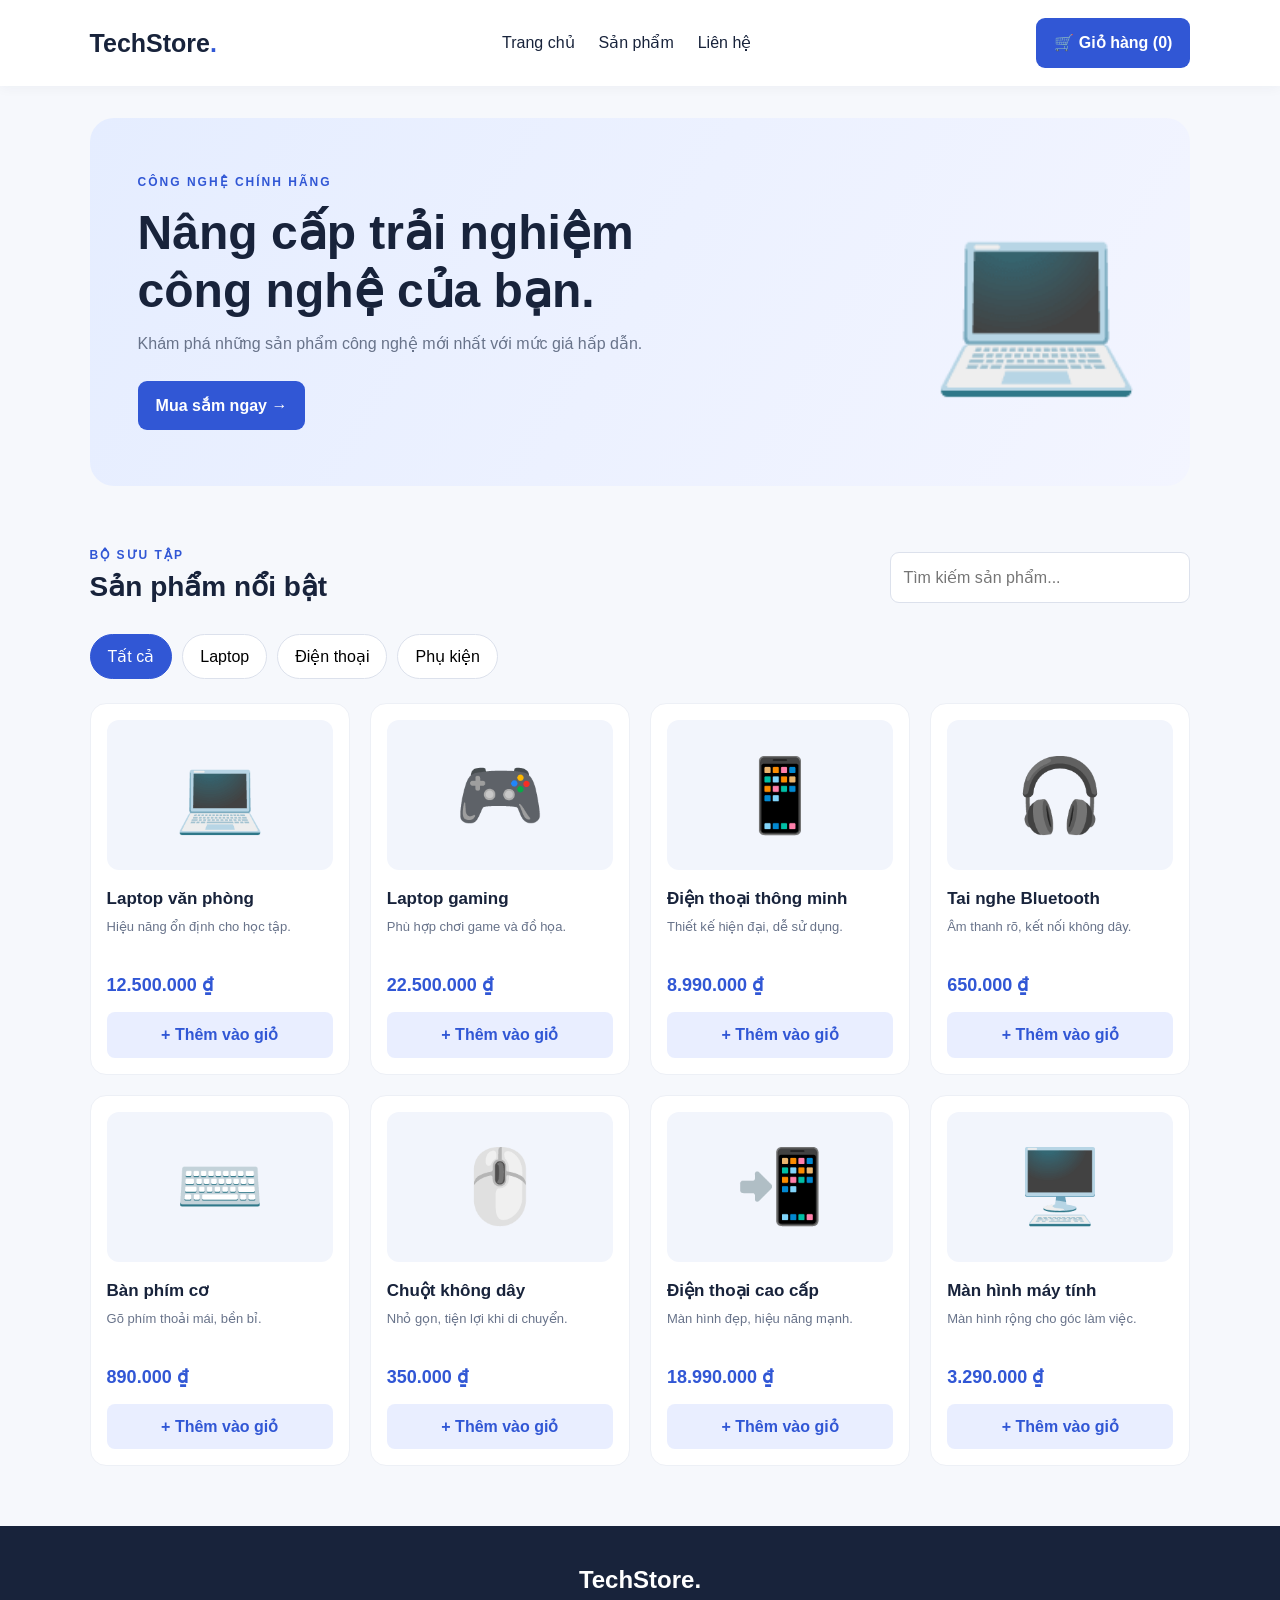
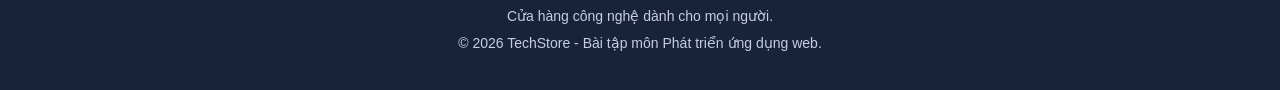
==== index.html @ 495b3140 "Add files via upload" ====
<!DOCTYPE html>
<html lang="vi">
<head>
    <meta charset="UTF-8">
    <meta name="viewport" content="width=device-width, initial-scale=1.0">
    <title>TechStore - Cửa hàng công nghệ</title>
    <link rel="stylesheet" href="style.css">
</head>
<body>
    <header>
        <a href="#" class="logo">TechStore<span>.</span></a>
        <nav>
            <a href="#home">Trang chủ</a>
            <a href="#products">Sản phẩm</a>
            <a href="#footer">Liên hệ</a>
        </nav>
        <button class="cart-button" onclick="toggleCart()">
            🛒 Giỏ hàng (<span id="cart-count">0</span>)
        </button>
    </header>

    <main>
        <section class="hero" id="home">
            <div>
                <p class="eyebrow">CÔNG NGHỆ CHÍNH HÃNG</p>
                <h1>Nâng cấp trải nghiệm<br>công nghệ của bạn.</h1>
                <p>Khám phá những sản phẩm công nghệ mới nhất
                   với mức giá hấp dẫn.</p>
                <a href="#products" class="primary-button">
                    Mua sắm ngay →
                </a>
            </div>
            <div class="hero-icon">💻</div>
        </section>

        <section class="products-section" id="products">
            <div class="section-heading">
                <div>
                    <p class="eyebrow">BỘ SƯU TẬP</p>
                    <h2>Sản phẩm nổi bật</h2>
                </div>
                <input
                    id="search"
                    type="search"
                    placeholder="Tìm kiếm sản phẩm..."
                    aria-label="Tìm kiếm sản phẩm"
                >
            </div>

            <div class="categories">
                <button class="category active" data-category="Tất cả">Tất cả</button>
                <button class="category" data-category="Laptop">Laptop</button>
                <button class="category" data-category="Điện thoại">Điện thoại</button>
                <button class="category" data-category="Phụ kiện">Phụ kiện</button>
            </div>

            <div id="product-list" class="product-grid"></div>
            <p id="empty-message" hidden>Không tìm thấy sản phẩm phù hợp.</p>
        </section>

        <section id="cart-panel" class="cart-panel" hidden>
            <div class="cart-heading">
                <h2>Giỏ hàng của bạn</h2>
                <button onclick="toggleCart()" class="close-button">✕</button>
            </div>
            <div id="cart-items"></div>
            <div class="cart-total">
                <span>Tổng cộng</span>
                <strong id="cart-total">0 ₫</strong>
            </div>
            <form id="checkout-form">
                <input name="customer" placeholder="Họ và tên"
                       required maxlength="100">
                <input name="phone" placeholder="Số điện thoại"
                       type="tel" required pattern="[0-9]{10,11}"
                       title="Nhập số điện thoại gồm 10 hoặc 11 chữ số">
                <button class="primary-button" type="submit">
                    Đặt hàng thử nghiệm
                </button>
            </form>
            <p class="note">Đây là bản demo, chưa gửi đơn hàng lên máy chủ.</p>
        </section>
    </main>

    <footer id="footer">
        <h2>TechStore.</h2>
        <p>Cửa hàng công nghệ dành cho mọi người.</p>
        <p>© 2026 TechStore - Bài tập môn Phát triển ứng dụng web.</p>
    </footer>

    <div id="toast" class="toast" role="status" aria-live="polite"></div>
    <script src="script.js"></script>
</body>
</html>
---- style.css ----
* {
    box-sizing: border-box;
    margin: 0;
    padding: 0;
}

:root {
    --primary: #3157d5;
    --dark: #18233b;
    --muted: #68738a;
    --background: #f6f8fc;
}

html {
    scroll-behavior: smooth;
}

body {
    font-family: Arial, sans-serif;
    color: var(--dark);
    background: var(--background);
    line-height: 1.6;
}

header {
    display: flex;
    align-items: center;
    justify-content: space-between;
    gap: 20px;
    padding: 18px 7%;
    background: white;
    position: sticky;
    top: 0;
    z-index: 10;
    box-shadow: 0 2px 12px #17233b0b;
}

.logo {
    font-size: 25px;
    font-weight: 800;
    text-decoration: none;
    color: var(--dark);
}

.logo span {
    color: var(--primary);
}

nav {
    display: flex;
    gap: 24px;
}

nav a {
    color: var(--dark);
    text-decoration: none;
}

nav a:hover {
    color: var(--primary);
}

button, input {
    font: inherit;
}

button {
    cursor: pointer;
}

.cart-button, .primary-button {
    background: var(--primary);
    color: white;
    border: 0;
    border-radius: 9px;
    padding: 12px 18px;
    font-weight: bold;
}

.hero {
    margin: 32px auto;
    width: 86%;
    min-height: 310px;
    padding: 48px;
    border-radius: 24px;
    background: linear-gradient(120deg, #e5edff, #f3f5ff);
    display: flex;
    align-items: center;
    justify-content: space-between;
    gap: 24px;
}

.eyebrow {
    color: var(--primary);
    font-size: 12px;
    font-weight: 800;
    letter-spacing: 2px;
}

.hero h1 {
    font-size: clamp(30px, 4vw, 48px);
    line-height: 1.2;
    margin: 12px 0;
}

.hero p:not(.eyebrow) {
    color: var(--muted);
    margin-bottom: 24px;
}

.hero-icon {
    font-size: clamp(90px, 15vw, 170px);
}

.primary-button {
    display: inline-block;
    text-decoration: none;
    text-align: center;
}

.products-section {
    width: 86%;
    margin: 60px auto;
}

.section-heading, .cart-heading {
    display: flex;
    align-items: center;
    justify-content: space-between;
    gap: 20px;
}

.section-heading h2, .cart-heading h2 {
    font-size: 28px;
}

#search, #checkout-form input {
    padding: 12px;
    border: 1px solid #dce1ec;
    border-radius: 9px;
    background: white;
    min-width: 0;
}

#search {
    width: min(300px, 100%);
}

.categories {
    display: flex;
    flex-wrap: wrap;
    gap: 10px;
    margin: 24px 0;
}

.category {
    border: 1px solid #dce1ec;
    background: white;
    padding: 9px 17px;
    border-radius: 30px;
}

.category.active {
    color: white;
    background: var(--primary);
    border-color: var(--primary);
}

.product-grid {
    display: grid;
    grid-template-columns: repeat(4, minmax(0, 1fr));
    gap: 20px;
}

.product-card {
    background: white;
    border: 1px solid #edf0f6;
    border-radius: 16px;
    padding: 16px;
    transition: transform .2s, box-shadow .2s;
}

.product-card:hover {
    transform: translateY(-4px);
    box-shadow: 0 10px 28px #18233b12;
}

.product-image {
    height: 150px;
    display: grid;
    place-items: center;
    background: #f2f5fc;
    border-radius: 12px;
    font-size: 72px;
    margin-bottom: 15px;
}

.product-card h3 {
    font-size: 17px;
    margin-bottom: 5px;
}

.product-card .description {
    color: var(--muted);
    font-size: 13px;
    min-height: 42px;
}

.price {
    color: var(--primary);
    font-size: 18px;
    font-weight: bold;
    margin: 12px 0;
}

.add-button {
    width: 100%;
    padding: 10px;
    border: 0;
    border-radius: 8px;
    background: #e9eeff;
    color: var(--primary);
    font-weight: bold;
}

.add-button:hover {
    background: var(--primary);
    color: white;
}

.cart-panel {
    width: min(600px, 92%);
    margin: 30px auto;
    padding: 24px;
    background: white;
    border-radius: 16px;
    box-shadow: 0 5px 24px #18233b12;
}

.cart-heading {
    margin-bottom: 20px;
}

.close-button {
    border: 0;
    background: none;
    font-size: 20px;
}

.cart-item {
    display: flex;
    justify-content: space-between;
    align-items: center;
    gap: 12px;
    padding: 14px 0;
    border-bottom: 1px solid #edf0f6;
}

.cart-item p {
    color: var(--muted);
    font-size: 14px;
}

.quantity {
    display: flex;
    align-items: center;
    gap: 10px;
}

.quantity button {
    border: 1px solid #dce1ec;
    border-radius: 6px;
    background: white;
    padding: 3px 9px;
}

.remove-button {
    color: #c43d4b;
    border: 0 !important;
}

.cart-total {
    display: flex;
    justify-content: space-between;
    padding: 20px 0;
    font-size: 19px;
}

#checkout-form {
    display: grid;
    gap: 12px;
}

.note {
    color: var(--muted);
    font-size: 12px;
    margin-top: 12px;
}

.toast {
    position: fixed;
    bottom: 20px;
    right: 20px;
    background: var(--dark);
    color: white;
    padding: 12px 20px;
    border-radius: 10px;
    display: none;
    z-index: 20;
}

footer {
    text-align: center;
    background: var(--dark);
    color: white;
    padding: 35px 15px;
}

footer p {
    color: #c6cde0;
    font-size: 14px;
    margin-top: 5px;
}

[hidden] {
    display: none !important;
}

@media (max-width: 900px) {
    .product-grid {
        grid-template-columns: repeat(2, minmax(0, 1fr));
    }

    header {
        flex-wrap: wrap;
    }

    nav {
        gap: 12px;
    }
}

@media (max-width: 560px) {
    header {
        padding: 14px 5%;
    }

    nav {
        order: 3;
        width: 100%;
        justify-content: space-between;
    }

    .hero {
        width: 92%;
        padding: 28px 22px;
    }

    .hero-icon {
        display: none;
    }

    .products-section {
        width: 92%;
    }

    .section-heading {
        align-items: flex-start;
        flex-direction: column;
    }

    #search {
        width: 100%;
    }

    .product-grid {
        gap: 12px;
    }

    .product-card {
        padding: 10px;
    }

    .product-image {
        height: 110px;
        font-size: 55px;
    }

    .product-card h3 {
        font-size: 15px;
    }

    .cart-panel {
        padding: 16px;
    }
}
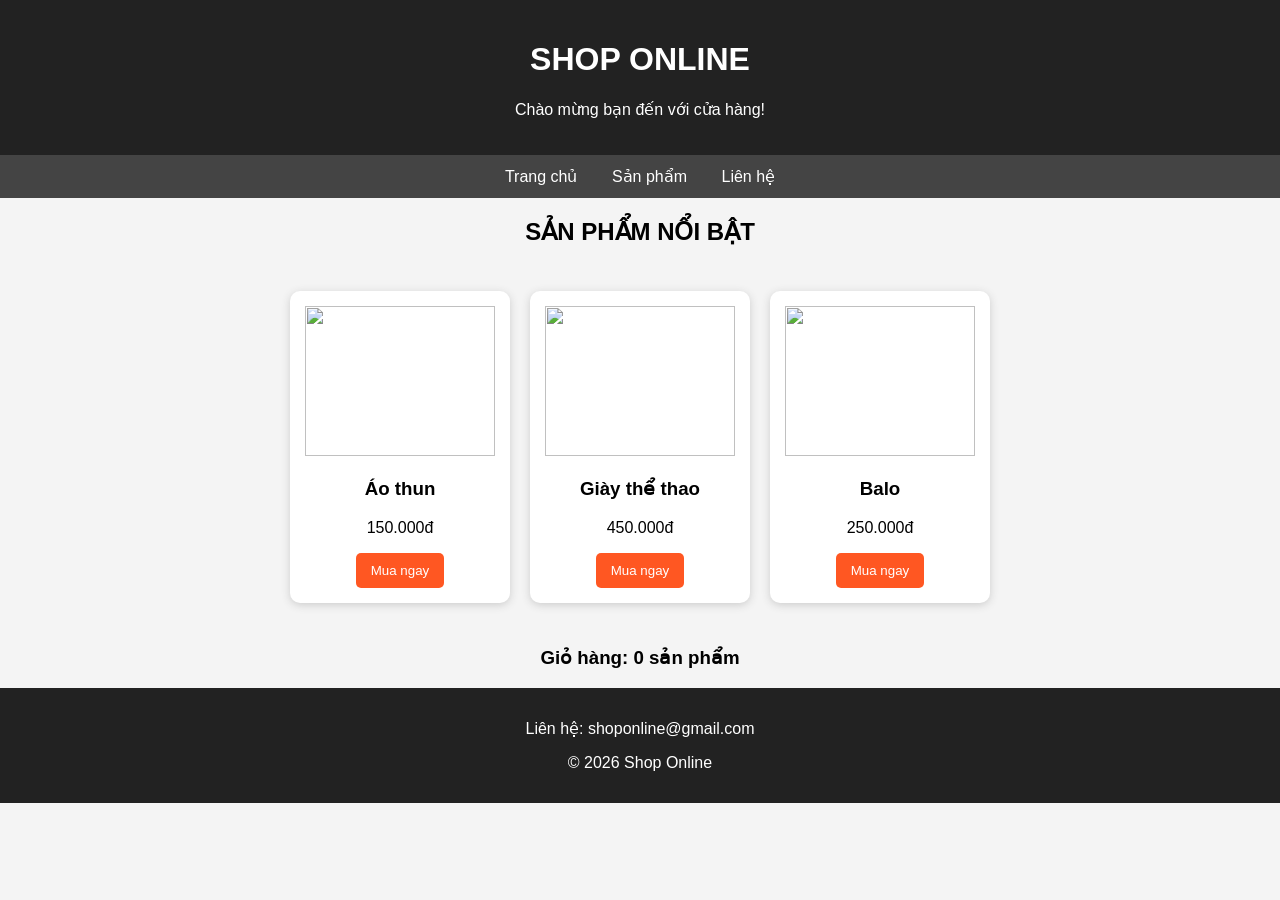
==== commit 1fcdbdcf: "Create index.html" ====
--- a/index.html
+++ b/index.html
@@ -1,95 +1,81 @@
-
-<!DOCTYPE html>
-<html lang="vi">
-<head>
-    <meta charset="UTF-8">
-    <meta name="viewport" content="width=device-width, initial-scale=1.0">
-    <title>TechStore - Cửa hàng công nghệ</title>
-    <link rel="stylesheet" href="style.css">
-</head>
-<body>
-    <header>
-        <a href="#" class="logo">TechStore<span>.</span></a>
-        <nav>
-            <a href="#home">Trang chủ</a>
-            <a href="#products">Sản phẩm</a>
-            <a href="#footer">Liên hệ</a>
-        </nav>
-        <button class="cart-button" onclick="toggleCart()">
-            🛒 Giỏ hàng (<span id="cart-count">0</span>)
-        </button>
-    </header>
-
-    <main>
-        <section class="hero" id="home">
-            <div>
-                <p class="eyebrow">CÔNG NGHỆ CHÍNH HÃNG</p>
-                <h1>Nâng cấp trải nghiệm<br>công nghệ của bạn.</h1>
-                <p>Khám phá những sản phẩm công nghệ mới nhất
-                   với mức giá hấp dẫn.</p>
-                <a href="#products" class="primary-button">
-                    Mua sắm ngay →
-                </a>
-            </div>
-            <div class="hero-icon">💻</div>
-        </section>
-
-        <section class="products-section" id="products">
-            <div class="section-heading">
-                <div>
-                    <p class="eyebrow">BỘ SƯU TẬP</p>
-                    <h2>Sản phẩm nổi bật</h2>
-                </div>
-                <input
-                    id="search"
-                    type="search"
-                    placeholder="Tìm kiếm sản phẩm..."
-                    aria-label="Tìm kiếm sản phẩm"
-                >
-            </div>
-
-            <div class="categories">
-                <button class="category active" data-category="Tất cả">Tất cả</button>
-                <button class="category" data-category="Laptop">Laptop</button>
-                <button class="category" data-category="Điện thoại">Điện thoại</button>
-                <button class="category" data-category="Phụ kiện">Phụ kiện</button>
-            </div>
-
-            <div id="product-list" class="product-grid"></div>
-            <p id="empty-message" hidden>Không tìm thấy sản phẩm phù hợp.</p>
-        </section>
-
-        <section id="cart-panel" class="cart-panel" hidden>
-            <div class="cart-heading">
-                <h2>Giỏ hàng của bạn</h2>
-                <button onclick="toggleCart()" class="close-button">✕</button>
-            </div>
-            <div id="cart-items"></div>
-            <div class="cart-total">
-                <span>Tổng cộng</span>
-                <strong id="cart-total">0 ₫</strong>
-            </div>
-            <form id="checkout-form">
-                <input name="customer" placeholder="Họ và tên"
-                       required maxlength="100">
-                <input name="phone" placeholder="Số điện thoại"
-                       type="tel" required pattern="[0-9]{10,11}"
-                       title="Nhập số điện thoại gồm 10 hoặc 11 chữ số">
-                <button class="primary-button" type="submit">
-                    Đặt hàng thử nghiệm
-                </button>
-            </form>
-            <p class="note">Đây là bản demo, chưa gửi đơn hàng lên máy chủ.</p>
-        </section>
-    </main>
-
-    <footer id="footer">
-        <h2>TechStore.</h2>
-        <p>Cửa hàng công nghệ dành cho mọi người.</p>
-        <p>© 2026 TechStore - Bài tập môn Phát triển ứng dụng web.</p>
-    </footer>
-
-    <div id="toast" class="toast" role="status" aria-live="polite"></div>
-    <script src="script.js"></script>
-</body>
-</html>
+
+<!DOCTYPE html>
+<html lang="vi">
+<head>
+<meta charset="UTF-8">
+<meta name="viewport" content="width=device-width, initial-scale=1.0">
+<title>Shop Online</title>
+<style>
+*{box-sizing:border-box}
+body{font-family:Arial;margin:0;background:#f4f4f4}
+header{background:#222;color:white;padding:20px;text-align:center}
+nav{background:#444;padding:12px;text-align:center}
+nav a{color:white;margin:15px;text-decoration:none}
+.container{padding:25px;display:flex;gap:20px;flex-wrap:wrap;justify-content:center}
+.product{background:white;width:220px;padding:15px;text-align:center;border-radius:10px;box-shadow:0 2px 8px #ccc}
+.product img{width:100%;height:150px;object-fit:cover}
+button{background:#ff5722;color:white;border:0;padding:10px 15px;border-radius:5px;cursor:pointer}
+button:hover{background:#e64a19}
+footer{background:#222;color:white;text-align:center;padding:15px}
+</style>
+</head>
+<body>
+
+<header>
+<h1>SHOP ONLINE</h1>
+<p>Chào mừng bạn đến với cửa hàng!</p>
+</header>
+
+<nav>
+<a href="#">Trang chủ</a>
+<a href="#products">Sản phẩm</a>
+<a href="#contact">Liên hệ</a>
+</nav>
+
+<h2 style="text-align:center">SẢN PHẨM NỔI BẬT</h2>
+
+<div class="container" id="products">
+
+<div class="product">
+<img src="https://picsum.photos/300/200?1">
+<h3>Áo thun</h3>
+<p>150.000đ</p>
+<button onclick="addCart('Áo thun')">Mua ngay</button>
+</div>
+
+<div class="product">
+<img src="https://picsum.photos/300/200?2">
+<h3>Giày thể thao</h3>
+<p>450.000đ</p>
+<button onclick="addCart('Giày thể thao')">Mua ngay</button>
+</div>
+
+<div class="product">
+<img src="https://picsum.photos/300/200?3">
+<h3>Balo</h3>
+<p>250.000đ</p>
+<button onclick="addCart('Balo')">Mua ngay</button>
+</div>
+
+</div>
+
+<h3 style="text-align:center" id="cart">Giỏ hàng: 0 sản phẩm</h3>
+
+<footer id="contact">
+<p>Liên hệ: shoponline@gmail.com</p>
+<p>© 2026 Shop Online</p>
+</footer>
+
+<script>
+let cart = 0;
+
+function addCart(name){
+cart++;
+document.getElementById("cart").innerText =
+"Giỏ hàng: " + cart + " sản phẩm";
+alert("Đã thêm " + name + " vào giỏ hàng!");
+}
+</script>
+
+</body>
+</html>
